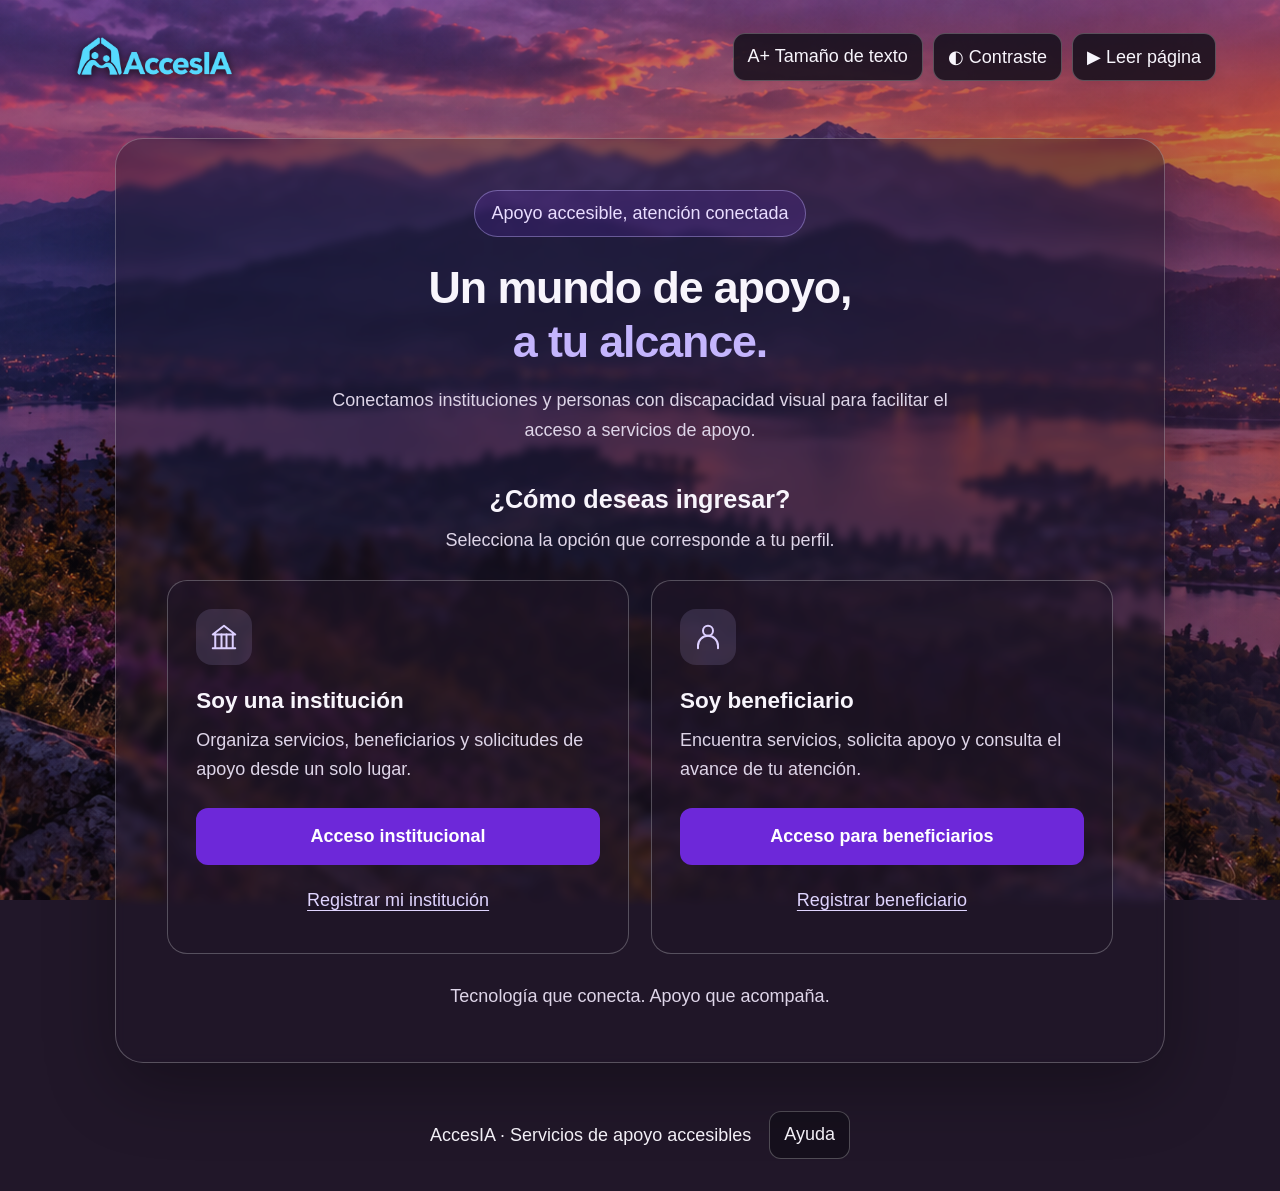
==== src/main/resources/static/index.html @ daa75dfc "Agregar pantallas y funciones de demostración de AccesIA" ====
<!DOCTYPE html>
<html lang="es">
<head>
  <meta charset="UTF-8">
  <meta name="viewport" content="width=device-width, initial-scale=1">
  <meta name="theme-color" content="#211729">
  <title>AccesIA | Selecciona tu acceso</title>
  <link rel="stylesheet" href="css/style.css">
  <script src="js/script.js" defer></script>
</head>

<body>
  <a class="saltar" href="#contenido">Saltar al contenido</a>

  <header class="cabecera">
    <a class="marca" href="index.html" aria-label="AccesIA, inicio">
      <img src="img/logo.png" alt="AccesIA" class="logo">
    </a>

    <nav class="accesibilidad" aria-label="Opciones de accesibilidad">
      <button id="texto-btn" type="button" aria-pressed="false">
        <span aria-hidden="true">A+</span> Tamaño de texto
      </button>

      <button id="contraste-btn" type="button" aria-pressed="false">
        <span aria-hidden="true">◐</span> Contraste
      </button>

      <button id="leer-btn" type="button">
        <span aria-hidden="true">▶</span> Leer página
      </button>
    </nav>
  </header>

  <main id="contenido" class="contenido">
    <section class="panel" aria-labelledby="titulo">
      <div class="presentacion">
        <span class="etiqueta">Apoyo accesible, atención conectada</span>

        <h1 id="titulo">
          Un mundo de apoyo,<br>
          <span>a tu alcance.</span>
        </h1>

        <p class="descripcion">
          Conectamos instituciones y personas con discapacidad visual
          para facilitar el acceso a servicios de apoyo.
        </p>
      </div>

      <div class="seleccion">
        <h2>¿Cómo deseas ingresar?</h2>
        <p class="indicacion">
          Selecciona la opción que corresponde a tu perfil.
        </p>

        <div class="tarjetas">
          <article class="tarjeta">
            <div class="icono" aria-hidden="true">
              <svg viewBox="0 0 24 24" fill="none"
                   stroke="currentColor" stroke-width="1.6"
                   stroke-linecap="round" stroke-linejoin="round">
                <path d="M3 10h18L12 3 3 10Z"/>
                <path d="M5 10v10m5-10v10m4-10v10m5-10v10M3 21h18"/>
              </svg>
            </div>

            <h3>Soy una institución</h3>

            <p>
              Organiza servicios, beneficiarios y solicitudes de apoyo
              desde un solo lugar.
            </p>

            <a class="boton-principal" href="login-institucion.html">
              Acceso institucional
            </a>

            <a class="boton-secundario enlace-registro"
               href="registro-institucion.html">
              Registrar mi institución
            </a>
          </article>

          <article class="tarjeta">
            <div class="icono" aria-hidden="true">
              <svg viewBox="0 0 24 24" fill="none"
                   stroke="currentColor" stroke-width="1.6"
                   stroke-linecap="round" stroke-linejoin="round">
                <circle cx="12" cy="7" r="4"/>
                <path d="M4 21v-2a8 8 0 0 1 16 0v2"/>
              </svg>
            </div>

            <h3>Soy beneficiario</h3>

            <p>
              Encuentra servicios, solicita apoyo y consulta el avance
              de tu atención.
            </p>

            <a class="boton-principal" href="login-beneficiario.html">
              Acceso para beneficiarios
            </a>

            <a class="boton-secundario enlace-registro"
               href="registro-beneficiario.html">
              Registrar beneficiario
            </a>
          </article>
        </div>
      </div>

      <p class="mensaje-final">
        Tecnología que conecta. Apoyo que acompaña.
      </p>
    </section>
  </main>

  <footer class="pie">
    <p>AccesIA · Servicios de apoyo accesibles</p>
    <button id="ayuda-btn" type="button">Ayuda</button>
  </footer>

  <p id="estado" class="solo-lector"
     role="status" aria-live="polite"></p>

  <dialog id="dialogo" aria-labelledby="dialogo-titulo">
    <h2 id="dialogo-titulo"></h2>
    <p id="dialogo-texto"></p>
    <button id="cerrar-dialogo" class="boton-principal" type="button">
      Volver
    </button>
  </dialog>
</body>
</html>
---- src/main/resources/static/css/style.css ----
:root {
  color-scheme: dark;
  --texto: #f8f5fc;
  --secundario: #ded5e8;
  --acento: #c4b5fd;
  --boton: #6d28d9;
  --borde: rgba(255, 255, 255, 0.25);
}

* {
  box-sizing: border-box;
}

html {
  font-size: 18px;
}

body {
  margin: 0;
  min-height: 100vh;
  font-family: "Segoe UI", Arial, sans-serif;
  color: var(--texto);
  background-color: #211729;
  background-image:
    linear-gradient(
      rgba(21, 16, 28, 0.25),
      rgba(21, 16, 28, 0.45)
    ),
    url("../img/fondo.png");
  background-position: center;
  background-size: cover;
  background-attachment: fixed;
}

button,
input,
select,
textarea {
  font: inherit;
}

button,
a {
  -webkit-tap-highlight-color: transparent;
  touch-action: manipulation;
}

button {
  cursor: pointer;
}

button:focus-visible,
a:focus-visible,
input:focus-visible,
select:focus-visible,
textarea:focus-visible {
  outline: 3px solid #fde68a;
  outline-offset: 4px;
}

/* Encabezado de inicio, login y registro */

.cabecera {
  width: min(1200px, 100%);
  margin: auto;
  padding: 24px;
  display: flex;
  align-items: center;
  justify-content: space-between;
  gap: 24px;
}

.marca {
  display: inline-flex;
  flex-shrink: 0;
}

.logo {
  width: 180px;
  max-width: 100%;
  height: auto;
  display: block;
}

.accesibilidad {
  display: flex;
  flex-wrap: wrap;
  gap: 10px;
}

.accesibilidad button,
.pie button {
  min-height: 48px;
  padding: 10px 14px;
  border: 1px solid var(--borde);
  border-radius: 12px;
  color: var(--texto);
  background: rgba(21, 16, 28, 0.85);
}

.accesibilidad button:hover,
.pie button:hover {
  background: #35243f;
}

.accesibilidad button[aria-pressed="true"] {
  border-color: var(--acento);
  background: #4c1d95;
}

/* Contenedores */

.contenido {
  padding: 24px 24px 40px;
}

.panel {
  width: min(1050px, 100%);
  margin: auto;
  padding: clamp(24px, 4vw, 52px);
  border: 1px solid var(--borde);
  border-radius: 28px;
  background: rgba(33, 23, 41, 0.42);
  backdrop-filter: blur(4px);
  -webkit-backdrop-filter: blur(4px);
  box-shadow: 0 24px 70px rgba(0, 0, 0, 0.3);
}

.presentacion {
  text-align: center;
  max-width: 740px;
  margin: auto;
}

.etiqueta {
  display: inline-block;
  padding: 9px 16px;
  border: 1px solid rgba(196, 181, 253, 0.4);
  border-radius: 999px;
  color: #e9ddff;
  background: rgba(124, 58, 237, 0.15);
  font-size: 1rem;
  line-height: 1.5;
}

h1 {
  margin: 24px 0 18px;
  font-size: clamp(1.8rem, 3.5vw, 2.6rem);
  line-height: 1.2;
  letter-spacing: -0.025em;
}

h1 span {
  color: var(--acento);
}

h2 {
  font-size: 1.4rem;
  line-height: 1.35;
  margin: 0 0 10px;
}

h3 {
  margin: 20px 0 10px;
  font-size: 1.25rem;
  line-height: 1.4;
}

.descripcion,
.indicacion {
  color: var(--secundario);
  line-height: 1.65;
}

.descripcion {
  margin: 0 auto;
  max-width: 640px;
}

/* Selección de perfil */

.seleccion {
  margin-top: 36px;
}

.seleccion > h2,
.indicacion {
  text-align: center;
}

.indicacion {
  margin: 0 0 24px;
}

.tarjetas {
  display: grid;
  grid-template-columns: repeat(2, minmax(0, 1fr));
  gap: 22px;
}

.tarjeta {
  display: flex;
  flex-direction: column;
  align-items: flex-start;
  padding: 28px;
  border: 1px solid var(--borde);
  border-radius: 20px;
  background: rgba(33, 23, 41, 0.6);
}

.icono {
  width: 56px;
  height: 56px;
  display: grid;
  place-items: center;
  border-radius: 16px;
  background: rgba(196, 181, 253, 0.14);
  color: #ddd0ff;
}

.icono svg {
  width: 30px;
  height: 30px;
}

.tarjeta > p {
  margin: 0 0 24px;
  color: var(--secundario);
  line-height: 1.6;
}

/* Botones y enlaces */

.boton-principal {
  min-height: 52px;
  width: 100%;
  padding: 14px 18px;
  border: 1px solid transparent;
  border-radius: 12px;
  background: var(--boton);
  color: #fff;
  font-weight: 600;
  display: flex;
  align-items: center;
  justify-content: center;
  gap: 12px;
  text-align: center;
  text-decoration: none;
  line-height: 1.5;
}

.tarjeta .boton-principal {
  margin-top: auto;
}

.boton-principal:hover {
  background: #5b21b6;
}

.boton-secundario {
  width: 100%;
  min-height: 48px;
  margin-top: 12px;
  padding: 10px;
  background: transparent;
  border: none;
  border-radius: 8px;
  color: #e0d5ff;
  text-decoration: underline;
  text-underline-offset: 4px;
  line-height: 1.5;
}

.enlace-registro {
  display: inline-flex;
  align-items: center;
  justify-content: center;
  text-align: center;
}

.enlace-volver {
  display: inline-flex;
  align-items: center;
  min-height: 48px;
  color: #f1eaff;
  text-decoration: underline;
  text-underline-offset: 4px;
  line-height: 1.5;
}

.mensaje-final {
  margin: 28px 0 0;
  text-align: center;
  color: var(--secundario);
  line-height: 1.6;
}

/* Login y registro */

.panel-login {
  max-width: 560px;
}

.panel-login > .enlace-volver {
  margin-bottom: 24px;
}

.panel-login h1 {
  font-size: clamp(1.7rem, 4vw, 2rem);
}

.formulario-login {
  display: grid;
  gap: 22px;
  margin-top: 30px;
}

.campo {
  display: grid;
  gap: 10px;
}

.campo label {
  font-weight: 600;
  line-height: 1.5;
}

.campo input,
.campo select,
.campo textarea {
  width: 100%;
  min-width: 0;
  min-height: 54px;
  padding: 14px 16px;
  border: 1px solid rgba(255, 255, 255, 0.4);
  border-radius: 12px;
  background: rgba(21, 16, 28, 0.85);
  color: #fff;
}

.campo select {
  background: #211729;
}

.campo input::placeholder,
.campo textarea::placeholder {
  color: #cfc3db;
}

.entrada-clave {
  display: flex;
  align-items: stretch;
  gap: 10px;
}

.entrada-clave input {
  flex: 1;
}

.entrada-clave button {
  min-height: 54px;
  padding: 10px 14px;
  border: 1px solid var(--borde);
  border-radius: 12px;
  color: #fff;
  background: #35243f;
}

.enlace-formulario {
  justify-self: end;
  min-height: 48px;
  padding: 8px 0;
  border: none;
  border-radius: 6px;
  background: transparent;
  color: #f1eaff;
  text-decoration: underline;
  text-underline-offset: 4px;
}

.mensaje-login {
  margin: 0;
  line-height: 1.6;
  color: #fff;
}

.mensaje-login:empty {
  display: none;
}

.registro-login {
  margin-top: 28px;
  padding-top: 22px;
  border-top: 1px solid var(--borde);
  text-align: center;
}

.registro-login p {
  margin: 0;
  line-height: 1.6;
  color: var(--secundario);
}

.aviso-demo {
  margin: 22px 0 0;
  text-align: center;
  color: var(--secundario);
  line-height: 1.6;
}

.ayuda-campo {
  color: var(--secundario);
  font-size: 1rem;
  line-height: 1.5;
}

.barra-panel {
  display: flex;
  align-items: center;
  justify-content: space-between;
  flex-wrap: wrap;
  gap: 16px;
  margin-bottom: 24px;
}

/* Pie de página */

.pie {
  padding: 0 24px 24px;
  display: flex;
  flex-wrap: wrap;
  align-items: center;
  justify-content: center;
  gap: 18px;
  text-align: center;
}

.pie p {
  line-height: 1.6;
}

/* Diálogos */

dialog {
  width: min(500px, calc(100% - 32px));
  max-height: calc(100dvh - 48px);
  overflow-y: auto;
  padding: 28px;
  color: var(--texto);
  background: #211729;
  border: 1px solid var(--borde);
  border-radius: 20px;
}

dialog p {
  line-height: 1.65;
  color: var(--secundario);
}

dialog::backdrop {
  background: rgba(0, 0, 0, 0.7);
}

/* Accesibilidad */

.saltar {
  position: fixed;
  top: 12px;
  left: 12px;
  transform: translateY(-200%);
  z-index: 100;
  padding: 14px;
  color: #fff;
  background: #4c1d95;
  border-radius: 8px;
}

.saltar:focus {
  transform: translateY(0);
}

.solo-lector {
  position: absolute;
  width: 1px;
  height: 1px;
  padding: 0;
  margin: -1px;
  overflow: hidden;
  clip-path: inset(50%);
  white-space: nowrap;
}

html.texto-grande {
  font-size: 22px;
}

body.alto-contraste {
  --texto: #fff;
  --secundario: #fff;
  --acento: #fde047;
  --borde: #fff;
  background: #000;
}

.alto-contraste .panel,
.alto-contraste .tarjeta,
.alto-contraste dialog,
.alto-contraste .accesibilidad button,
.alto-contraste .pie button {
  background: #000;
  backdrop-filter: none;
  -webkit-backdrop-filter: none;
}

.alto-contraste .etiqueta,
.alto-contraste .boton-secundario,
.alto-contraste .icono {
  color: #fde047;
}

.alto-contraste .campo input,
.alto-contraste .campo select,
.alto-contraste .campo textarea,
.alto-contraste .entrada-clave button {
  background: #000;
  border-color: #fff;
}

/* Celulares */

@media (max-width: 760px) {
  .cabecera {
    flex-direction: column;
    padding: 20px 16px;
  }

  .accesibilidad {
    justify-content: center;
  }

  .contenido {
    padding: 12px 16px 28px;
  }

  .tarjetas {
    grid-template-columns: 1fr;
  }

  .tarjeta {
    padding: 24px;
  }

  .barra-panel {
    justify-content: center;
    text-align: center;
  }

  body {
    background-attachment: scroll;
  }
}

@media (max-width: 380px) {
  .entrada-clave {
    flex-direction: column;
  }
}

/* Fondo de paisaje */
body {
  background-color: #211729;
  background-image:
    linear-gradient(
      rgba(21, 16, 28, 0.25),
      rgba(21, 16, 28, 0.45)
    ),
    url("../img/fondo.png");
  background-position: center;
  background-size: cover;
  background-repeat: no-repeat;
  background-attachment: fixed;
}

/* Mantener la opción de alto contraste */
body.alto-contraste {
  background: #000;
}

@media (max-width: 760px) {
  body {
    background-attachment: scroll;
  }
}

/* Paisaje normal */
body {
  background-color: #211729;
  background-image:
    linear-gradient(
      rgba(21, 16, 28, 0.25),
      rgba(21, 16, 28, 0.45)
    ),
    url("../img/fondo.png");
  background-position: center;
  background-size: cover;
  background-repeat: no-repeat;
  background-attachment: fixed;
}

/* Paisaje nocturno al activar Contraste */
body.alto-contraste {
  background-color: #080b18;
  background-image:
    linear-gradient(
      rgba(4, 7, 18, 0.35),
      rgba(4, 7, 18, 0.65)
    ),
    url("../img/fondo-noche.png");
  background-position: center;
  background-size: cover;
  background-repeat: no-repeat;
  background-attachment: fixed;
}

/* Superficies sólidas para mantener la lectura */
body.alto-contraste .panel,
body.alto-contraste .tarjeta,
body.alto-contraste .menu-lateral,
body.alto-contraste .superficie-panel,
body.alto-contraste .demo-registro,
body.alto-contraste .plan-tarjeta,
body.alto-contraste .plan-confirmacion,
body.alto-contraste dialog {
  background: #000;
  color: #fff;
  border-color: #fff;
  backdrop-filter: none;
  -webkit-backdrop-filter: none;
}

@media (max-width: 760px) {
  body,
  body.alto-contraste {
    background-attachment: scroll;
  }
}

/* Paneles transparentes sobre el paisaje nocturno */
body.alto-contraste .panel,
body.alto-contraste .tarjeta,
body.alto-contraste .menu-lateral,
body.alto-contraste .superficie-panel,
body.alto-contraste .demo-registro,
body.alto-contraste .plan-tarjeta,
body.alto-contraste .plan-confirmacion,
body.alto-contraste .aviso-modulo {
  background: rgba(8, 11, 24, 0.68);
  color: #fff;
  border-color: rgba(255, 255, 255, 0.55);
  backdrop-filter: blur(4px);
  -webkit-backdrop-filter: blur(4px);
}

/* Menú seleccionado claramente visible */
body.alto-contraste .opcion-menu[aria-current="page"] {
  background: #fde047;
  color: #000;
}

/* Mantener legibles los campos y las ventanas de ayuda */
body.alto-contraste .campo input,
body.alto-contraste .demo-formulario textarea,
body.alto-contraste .demo-formulario select,
body.alto-contraste .demo-busqueda input,
body.alto-contraste dialog {
  background: #080b18;
  color: #fff;
  border-color: #fff;
}

/* Destacar los planes */
body.alto-contraste .plan-recomendado,
body.alto-contraste .plan-seleccionado {
  border: 2px solid #fde047;
}

/* Transparencia del modo nocturno */
body.alto-contraste .panel,
body.alto-contraste .tarjeta,
body.alto-contraste .menu-lateral,
body.alto-contraste .superficie-panel,
body.alto-contraste .demo-registro,
body.alto-contraste .plan-tarjeta,
body.alto-contraste .plan-confirmacion,
body.alto-contraste .aviso-modulo {
  background: rgba(15, 18, 38, 0.40) !important;
  backdrop-filter: blur(2px) !important;
  -webkit-backdrop-filter: blur(2px) !important;
}

/* Mostrar mejor el paisaje nocturno */
body.alto-contraste {
  background:
    linear-gradient(
      rgba(4, 7, 18, 0.10),
      rgba(4, 7, 18, 0.20)
    ),
    url("../img/fondo-noche.png")
    center / cover no-repeat fixed !important;
}

@media (max-width: 760px) {
  body.alto-contraste {
    background-attachment: scroll !important;
  }
}

/* Logo azul claro en el inicio y ambos paneles */
img.logo,
.marca-panel img,
body.alto-contraste img.logo,
body.alto-contraste .marca-panel img {
  filter:
    brightness(0)
    saturate(100%)
    invert(72%)
    sepia(65%)
    saturate(1100%)
    hue-rotate(165deg)
    brightness(105%)
    contrast(100%)
    drop-shadow(0 2px 5px rgba(0, 0, 0, 0.85));
}

/* Botones transparentes en modo oscuro */
body.alto-contraste .accesibilidad button {
  background: rgba(15, 18, 38, 0.30) !important;
  color: #fff;
  border: 1px solid rgba(255, 255, 255, 0.65);
  backdrop-filter: blur(4px);
  -webkit-backdrop-filter: blur(4px);
}

body.alto-contraste .accesibilidad button:hover {
  background: rgba(56, 189, 248, 0.25) !important;
}

/* Identificar las opciones activadas */
body.alto-contraste .accesibilidad button[aria-pressed="true"] {
  border: 2px solid #fde047;
}

/* Foco visible al navegar con teclado */
body.alto-contraste .accesibilidad button:focus-visible {
  outline: 3px solid #fde047;
  outline-offset: 4px;
}
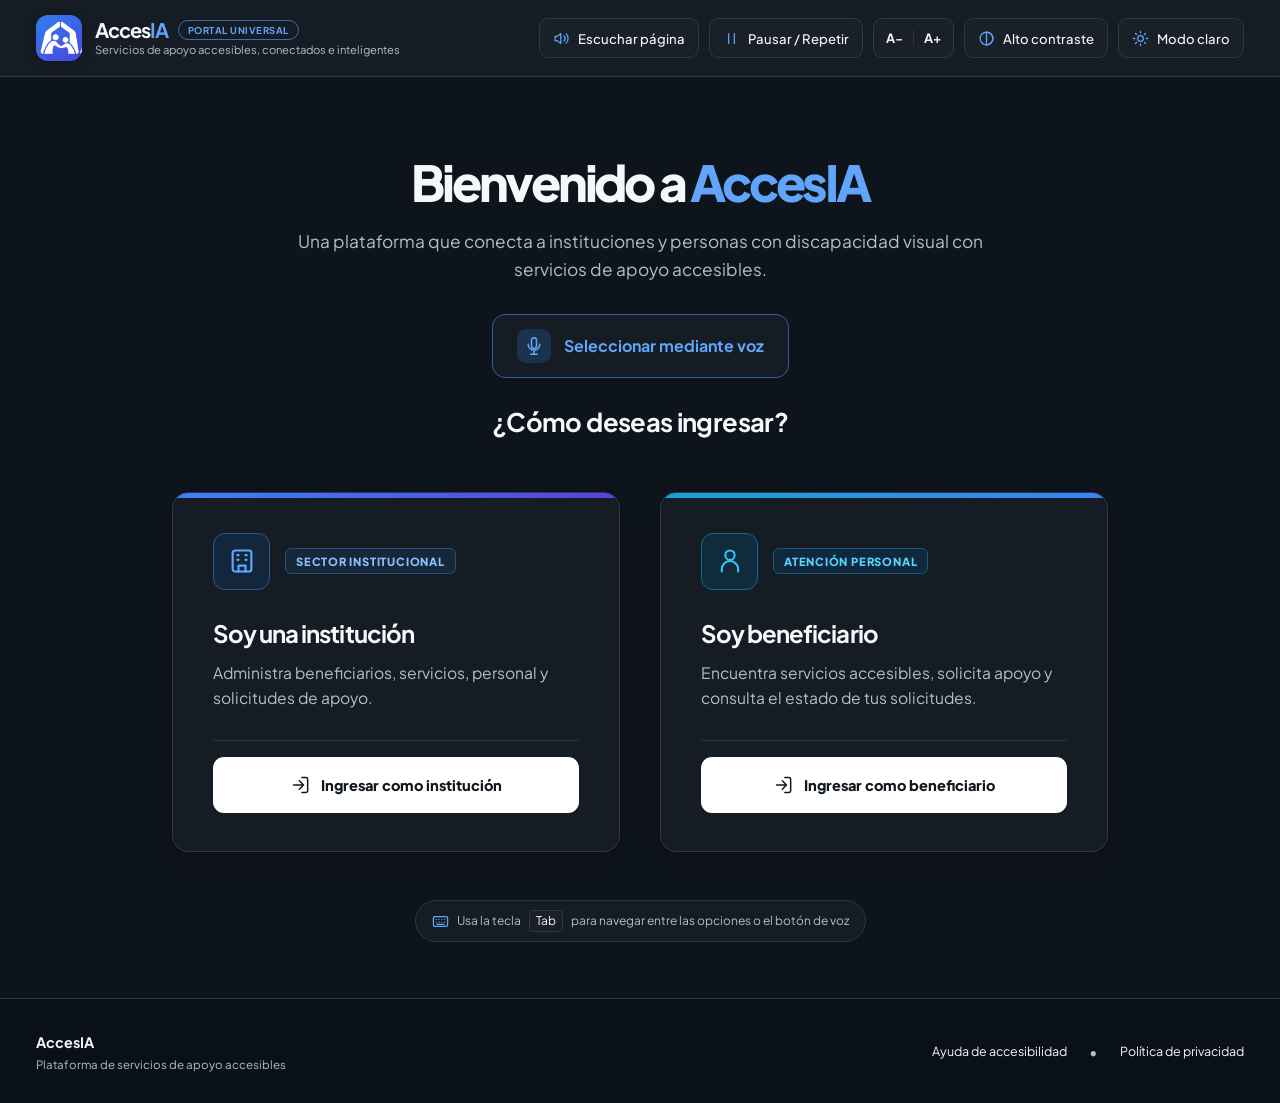
==== commit 6ca613da: "Actualiza página de inicio de AccesIA" ====
--- a/src/main/resources/static/index.html
+++ b/src/main/resources/static/index.html
@@ -1,136 +1,394 @@
+
 <!DOCTYPE html>
-<html lang="es">
+<html lang="es" data-theme="dark">
 <head>
   <meta charset="UTF-8">
-  <meta name="viewport" content="width=device-width, initial-scale=1">
-  <meta name="theme-color" content="#211729">
-  <title>AccesIA | Selecciona tu acceso</title>
-  <link rel="stylesheet" href="css/style.css">
-  <script src="js/script.js" defer></script>
+  <meta name="viewport"
+        content="width=device-width, initial-scale=1">
+
+  <meta name="theme-color" content="#0e141b">
+  <meta name="description"
+        content="AccesIA conecta instituciones y personas con discapacidad visual con servicios de apoyo accesibles.">
+
+  <title>AccesIA | Inicio y selección de usuario</title>
+
+  <link rel="preconnect"
+        href="https://fonts.googleapis.com">
+  <link rel="preconnect"
+        href="https://fonts.gstatic.com" crossorigin>
+
+  <link
+    href="https://fonts.googleapis.com/css2?family=Plus+Jakarta+Sans:wght@400;500;600;700;800&display=swap"
+    rel="stylesheet">
+
+  <link rel="stylesheet" href="css/inicio.css">
+  <script src="js/inicio.js" defer></script>
 </head>
 
 <body>
-  <a class="saltar" href="#contenido">Saltar al contenido</a>
-
-  <header class="cabecera">
-    <a class="marca" href="index.html" aria-label="AccesIA, inicio">
-      <img src="img/logo.png" alt="AccesIA" class="logo">
-    </a>
-
-    <nav class="accesibilidad" aria-label="Opciones de accesibilidad">
-      <button id="texto-btn" type="button" aria-pressed="false">
-        <span aria-hidden="true">A+</span> Tamaño de texto
+
+  <!-- ICONOS REUTILIZABLES -->
+  <svg class="icon-library"
+       xmlns="http://www.w3.org/2000/svg"
+       aria-hidden="true">
+
+    <symbol id="i-volume" viewBox="0 0 24 24">
+      <path d="M11 5 6 9H3v6h3l5 4V5Zm4.5 3.5a5 5 0 0 1 0 7m3-10a9 9 0 0 1 0 13"/>
+    </symbol>
+
+    <symbol id="i-repeat" viewBox="0 0 24 24">
+      <path d="M3 11a9 9 0 1 1 3 7M3 4v7h7"/>
+    </symbol>
+
+    <symbol id="i-pause" viewBox="0 0 24 24">
+      <path d="M8 5v14M16 5v14"/>
+    </symbol>
+
+    <symbol id="i-mic" viewBox="0 0 24 24">
+      <rect x="9" y="2" width="6" height="13" rx="3"/>
+      <path d="M5 10a7 7 0 0 0 14 0M12 17v5m-4 0h8"/>
+    </symbol>
+
+    <symbol id="i-contrast" viewBox="0 0 24 24">
+      <circle cx="12" cy="12" r="9"/>
+      <path d="M12 3v18a9 9 0 0 0 0-18Z"/>
+    </symbol>
+
+    <symbol id="i-moon" viewBox="0 0 24 24">
+      <path d="M20 15.6A8 8 0 0 1 8.4 4 8 8 0 1 0 20 15.6Z"/>
+    </symbol>
+
+    <symbol id="i-sun" viewBox="0 0 24 24">
+      <circle cx="12" cy="12" r="4"/>
+      <path d="M12 2v2m0 16v2M4.93 4.93l1.42 1.42m11.3 11.3 1.42 1.42M2 12h2m16 0h2M4.93 19.07l1.42-1.42m11.3-11.3 1.42-1.42"/>
+    </symbol>
+
+    <symbol id="i-building" viewBox="0 0 24 24">
+      <rect x="4" y="3" width="16" height="18" rx="2"/>
+      <path d="M9 21v-5h6v5M8 7h1m6 0h1M8 11h1m6 0h1"/>
+    </symbol>
+
+    <symbol id="i-user" viewBox="0 0 24 24">
+      <circle cx="12" cy="7" r="4"/>
+      <path d="M5 21v-2a7 7 0 0 1 14 0v2"/>
+    </symbol>
+
+    <symbol id="i-enter" viewBox="0 0 24 24">
+      <path d="M10 17l5-5-5-5m5 5H3m10-9h5a2 2 0 0 1 2 2v14a2 2 0 0 1-2 2h-5"/>
+    </symbol>
+
+    <symbol id="i-keyboard" viewBox="0 0 24 24">
+      <rect x="2" y="5" width="20" height="14" rx="2"/>
+      <path d="M6 9h.01M10 9h.01M14 9h.01M18 9h.01M6 13h.01M10 13h.01M14 13h.01M18 13h.01M7 16h10"/>
+    </symbol>
+
+    <symbol id="i-close" viewBox="0 0 24 24">
+      <path d="M5 5l14 14M19 5 5 19"/>
+    </symbol>
+
+  </svg>
+
+  <!-- ACCESIBILIDAD -->
+  <a class="skip-link" href="#contenido">
+    Saltar al contenido principal
+  </a>
+
+  <div id="estado-accesible"
+       class="sr-only"
+       role="status"
+       aria-live="polite"
+       aria-atomic="true"></div>
+
+  <!-- CABECERA -->
+  <header class="site-header">
+
+    <div class="header-inner">
+
+      <a class="brand"
+         href="index.html"
+         aria-label="AccesIA, página de inicio">
+
+        <span class="brand-icon" aria-hidden="true">
+          <img src="img/logo.png" alt="">
+        </span>
+
+        <span class="brand-info">
+
+          <span class="brand-top">
+            <strong>
+              Acces<span>IA</span>
+            </strong>
+
+            <small>PORTAL UNIVERSAL</small>
+          </span>
+
+          <span class="brand-tagline">
+            Servicios de apoyo accesibles,
+            conectados e inteligentes
+          </span>
+
+        </span>
+      </a>
+
+      <!-- HERRAMIENTAS DE ACCESIBILIDAD -->
+      <nav class="access-tools"
+           aria-label="Herramientas de accesibilidad">
+
+        <button class="tool-button"
+                type="button"
+                id="escuchar">
+          <svg class="icon">
+            <use href="#i-volume"/>
+          </svg>
+          <span>Escuchar página</span>
+        </button>
+
+        <button class="tool-button"
+                type="button"
+                id="pausar">
+          <svg class="icon">
+            <use href="#i-pause"/>
+          </svg>
+          <span id="etiqueta-pausar">
+            Pausar / Repetir
+          </span>
+        </button>
+
+        <div class="text-tools"
+             role="group"
+             aria-label="Tamaño del texto">
+
+          <button type="button"
+                  id="disminuir"
+                  aria-label="Reducir tamaño del texto">
+            A−
+          </button>
+
+          <span aria-hidden="true"></span>
+
+          <button type="button"
+                  id="aumentar"
+                  aria-label="Aumentar tamaño del texto">
+            A+
+          </button>
+        </div>
+
+        <button class="tool-button"
+                type="button"
+                id="contraste"
+                aria-pressed="false">
+          <svg class="icon">
+            <use href="#i-contrast"/>
+          </svg>
+          <span>Alto contraste</span>
+        </button>
+
+        <button class="tool-button theme-button"
+                type="button"
+                id="tema"
+                aria-label="Activar modo claro">
+          <svg class="icon">
+            <use href="#i-sun"/>
+          </svg>
+          <span id="etiqueta-tema">
+            Modo claro
+          </span>
+        </button>
+
+      </nav>
+    </div>
+  </header>
+
+  <!-- CONTENIDO PRINCIPAL -->
+  <main id="contenido" class="main-content">
+
+    <section class="welcome"
+             aria-labelledby="titulo-inicio">
+
+      <h1 id="titulo-inicio">
+        Bienvenido a <span>AccesIA</span>
+      </h1>
+
+      <p>
+        Una plataforma que conecta a instituciones
+        y personas con discapacidad visual con
+        <br class="desktop-break">
+        servicios de apoyo accesibles.
+      </p>
+
+      <button class="voice-button"
+              id="seleccionar-voz"
+              type="button"
+              aria-pressed="false">
+
+        <span class="voice-icon">
+          <svg class="icon">
+            <use href="#i-mic"/>
+          </svg>
+        </span>
+
+        <span id="etiqueta-voz">
+          Seleccionar mediante voz
+        </span>
       </button>
 
-      <button id="contraste-btn" type="button" aria-pressed="false">
-        <span aria-hidden="true">◐</span> Contraste
-      </button>
-
-      <button id="leer-btn" type="button">
-        <span aria-hidden="true">▶</span> Leer página
-      </button>
-    </nav>
-  </header>
-
-  <main id="contenido" class="contenido">
-    <section class="panel" aria-labelledby="titulo">
-      <div class="presentacion">
-        <span class="etiqueta">Apoyo accesible, atención conectada</span>
-
-        <h1 id="titulo">
-          Un mundo de apoyo,<br>
-          <span>a tu alcance.</span>
-        </h1>
-
-        <p class="descripcion">
-          Conectamos instituciones y personas con discapacidad visual
-          para facilitar el acceso a servicios de apoyo.
+      <h2 id="titulo-seleccion">
+        ¿Cómo deseas ingresar?
+      </h2>
+
+    </section>
+
+    <!-- SELECCIÓN DE USUARIO -->
+    <section class="user-cards"
+             aria-labelledby="titulo-seleccion">
+
+      <!-- INSTITUCIÓN -->
+      <article class="user-card institution-card">
+
+        <div class="card-heading">
+
+          <span class="card-icon">
+            <svg class="icon">
+              <use href="#i-building"/>
+            </svg>
+          </span>
+
+          <span class="card-tag">
+            SECTOR INSTITUCIONAL
+          </span>
+
+        </div>
+
+        <h3>Soy una institución</h3>
+
+        <p>
+          Administra beneficiarios, servicios,
+          personal y solicitudes de apoyo.
         </p>
+
+        <div class="card-action">
+
+          <a class="action-link"
+             id="acceso-institucion"
+             href="login-institucion.html">
+
+            <svg class="icon">
+              <use href="#i-enter"/>
+            </svg>
+
+            Ingresar como institución
+          </a>
+
+        </div>
+      </article>
+
+      <!-- BENEFICIARIO -->
+      <article class="user-card beneficiary-card">
+
+        <div class="card-heading">
+
+          <span class="card-icon">
+            <svg class="icon">
+              <use href="#i-user"/>
+            </svg>
+          </span>
+
+          <span class="card-tag">
+            ATENCIÓN PERSONAL
+          </span>
+
+        </div>
+
+        <h3>Soy beneficiario</h3>
+
+        <p>
+          Encuentra servicios accesibles,
+          solicita apoyo y consulta el estado
+          de tus solicitudes.
+        </p>
+
+        <div class="card-action">
+
+          <a class="action-link"
+             id="acceso-beneficiario"
+             href="login-beneficiario.html">
+
+            <svg class="icon">
+              <use href="#i-enter"/>
+            </svg>
+
+            Ingresar como beneficiario
+          </a>
+
+        </div>
+
+      </article>
+
+    </section>
+
+    <p class="keyboard-hint">
+      <svg class="icon">
+        <use href="#i-keyboard"/>
+      </svg>
+
+      Usa la tecla <kbd>Tab</kbd>
+      para navegar entre las opciones o el botón de voz
+    </p>
+
+  </main>
+
+  <!-- PIE DE PÁGINA -->
+  <footer class="site-footer">
+
+    <div class="footer-inner">
+
+      <div>
+        <strong>AccesIA</strong>
+        <p>Plataforma de servicios de apoyo accesibles</p>
       </div>
 
-      <div class="seleccion">
-        <h2>¿Cómo deseas ingresar?</h2>
-        <p class="indicacion">
-          Selecciona la opción que corresponde a tu perfil.
-        </p>
-
-        <div class="tarjetas">
-          <article class="tarjeta">
-            <div class="icono" aria-hidden="true">
-              <svg viewBox="0 0 24 24" fill="none"
-                   stroke="currentColor" stroke-width="1.6"
-                   stroke-linecap="round" stroke-linejoin="round">
-                <path d="M3 10h18L12 3 3 10Z"/>
-                <path d="M5 10v10m5-10v10m4-10v10m5-10v10M3 21h18"/>
-              </svg>
-            </div>
-
-            <h3>Soy una institución</h3>
-
-            <p>
-              Organiza servicios, beneficiarios y solicitudes de apoyo
-              desde un solo lugar.
-            </p>
-
-            <a class="boton-principal" href="login-institucion.html">
-              Acceso institucional
-            </a>
-
-            <a class="boton-secundario enlace-registro"
-               href="registro-institucion.html">
-              Registrar mi institución
-            </a>
-          </article>
-
-          <article class="tarjeta">
-            <div class="icono" aria-hidden="true">
-              <svg viewBox="0 0 24 24" fill="none"
-                   stroke="currentColor" stroke-width="1.6"
-                   stroke-linecap="round" stroke-linejoin="round">
-                <circle cx="12" cy="7" r="4"/>
-                <path d="M4 21v-2a8 8 0 0 1 16 0v2"/>
-              </svg>
-            </div>
-
-            <h3>Soy beneficiario</h3>
-
-            <p>
-              Encuentra servicios, solicita apoyo y consulta el avance
-              de tu atención.
-            </p>
-
-            <a class="boton-principal" href="login-beneficiario.html">
-              Acceso para beneficiarios
-            </a>
-
-            <a class="boton-secundario enlace-registro"
-               href="registro-beneficiario.html">
-              Registrar beneficiario
-            </a>
-          </article>
-        </div>
+      <div class="footer-links">
+
+        <button type="button" id="ayuda">
+          Ayuda de accesibilidad
+        </button>
+
+        <span aria-hidden="true">•</span>
+
+        <button type="button" id="privacidad">
+          Política de privacidad
+        </button>
+
       </div>
 
-      <p class="mensaje-final">
-        Tecnología que conecta. Apoyo que acompaña.
-      </p>
-    </section>
-  </main>
-
-  <footer class="pie">
-    <p>AccesIA · Servicios de apoyo accesibles</p>
-    <button id="ayuda-btn" type="button">Ayuda</button>
+    </div>
   </footer>
 
-  <p id="estado" class="solo-lector"
-     role="status" aria-live="polite"></p>
-
-  <dialog id="dialogo" aria-labelledby="dialogo-titulo">
+  <!-- VENTANA INFORMATIVA -->
+  <dialog id="dialogo"
+          class="info-dialog"
+          aria-labelledby="dialogo-titulo">
+
+    <button type="button"
+            class="dialog-close"
+            id="cerrar-dialogo"
+            aria-label="Cerrar ventana">
+
+      <svg class="icon">
+        <use href="#i-close"/>
+      </svg>
+    </button>
+
     <h2 id="dialogo-titulo"></h2>
-    <p id="dialogo-texto"></p>
-    <button id="cerrar-dialogo" class="boton-principal" type="button">
-      Volver
+    <p id="dialogo-mensaje"></p>
+
+    <button class="dialog-confirm"
+            type="button"
+            id="aceptar-dialogo">
+      Entendido
     </button>
+
   </dialog>
+
 </body>
-</html>+</html>
--- a/src/main/resources/static/css/inicio.css
+++ b/src/main/resources/static/css/inicio.css
@@ -0,0 +1,782 @@
+
+:root {
+  font-family: "Plus Jakarta Sans", "Segoe UI", Arial, sans-serif;
+  color-scheme: dark;
+
+  --bg: #0e141b;
+  --header: #161c23;
+  --card: #161c23;
+  --card-hover: #1a222c;
+  --surface: #1a2028;
+  --border: #2d3748;
+  --text: #f5f7fb;
+  --muted: #b1bece;
+  --accent: #60a5fa;
+  --focus: #93c5fd;
+  --button-bg: #ffffff;
+  --button-text: #101820;
+  --footer: #0a1017;
+}
+
+/* MODO CLARO */
+:root[data-theme="light"] {
+  color-scheme: light;
+
+  --bg: #f5f8fc;
+  --header: #ffffff;
+  --card: #ffffff;
+  --card-hover: #f2f7ff;
+  --surface: #edf3fa;
+  --border: #cad7e6;
+  --text: #142234;
+  --muted: #52647b;
+  --accent: #1763c5;
+  --focus: #1652a2;
+  --button-bg: #184b92;
+  --button-text: #ffffff;
+  --footer: #eaf0f8;
+}
+
+/* ALTO CONTRASTE OSCURO */
+:root.high-contrast {
+  --bg: #000000;
+  --header: #000000;
+  --card: #000000;
+  --card-hover: #101010;
+  --surface: #111111;
+  --border: #ffffff;
+  --text: #ffffff;
+  --muted: #ffffff;
+  --accent: #ffe169;
+  --focus: #ffeb00;
+  --button-bg: #ffffff;
+  --button-text: #000000;
+  --footer: #000000;
+}
+
+/* ALTO CONTRASTE CLARO */
+:root.high-contrast[data-theme="light"] {
+  --bg: #ffffff;
+  --header: #ffffff;
+  --card: #ffffff;
+  --card-hover: #f7f7f7;
+  --surface: #ffffff;
+  --border: #000000;
+  --text: #000000;
+  --muted: #000000;
+  --accent: #0035a4;
+  --focus: #002a86;
+  --button-bg: #000000;
+  --button-text: #ffffff;
+  --footer: #ffffff;
+}
+
+* {
+  box-sizing: border-box;
+}
+
+html {
+  font-size: 100%;
+}
+
+body {
+  margin: 0;
+  min-height: 100vh;
+  display: flex;
+  flex-direction: column;
+  background: var(--bg);
+  color: var(--text);
+}
+
+button,
+a {
+  -webkit-tap-highlight-color: transparent;
+}
+
+button {
+  font: inherit;
+  cursor: pointer;
+}
+
+button:disabled {
+  opacity: .55;
+  cursor: not-allowed;
+}
+
+a {
+  color: inherit;
+}
+
+:focus-visible {
+  outline: 3px solid var(--focus);
+  outline-offset: 4px;
+}
+
+.sr-only,
+.icon-library {
+  position: absolute;
+  width: 1px;
+  height: 1px;
+  padding: 0;
+  overflow: hidden;
+  clip: rect(0, 0, 0, 0);
+  white-space: nowrap;
+  border: 0;
+}
+
+.skip-link {
+  position: fixed;
+  z-index: 200;
+  left: 12px;
+  top: -80px;
+  background: var(--button-bg);
+  color: var(--button-text);
+  padding: 12px 16px;
+  border-radius: 8px;
+}
+
+.skip-link:focus {
+  top: 12px;
+}
+
+.icon {
+  width: 20px;
+  height: 20px;
+  flex: none;
+  fill: none;
+  stroke: currentColor;
+  stroke-width: 1.8;
+  stroke-linecap: round;
+  stroke-linejoin: round;
+}
+
+/* ENCABEZADO */
+
+.site-header {
+  position: relative;
+  z-index: 1;
+  background: var(--header);
+  border-bottom: 1px solid var(--border);
+}
+
+.header-inner {
+  width: min(100% - 72px, 1480px);
+  min-height: 76px;
+  margin: auto;
+
+  display: flex;
+  align-items: center;
+  justify-content: space-between;
+  gap: 24px;
+}
+
+/* LOGO ORIGINAL */
+
+.brand {
+  display: inline-flex;
+  align-items: center;
+  gap: 13px;
+  min-width: 0;
+  text-decoration: none;
+}
+
+.brand-icon {
+  position: relative;
+  display: block;
+  width: 46px;
+  height: 46px;
+  flex: none;
+  overflow: hidden;
+
+  background: linear-gradient(145deg, #2f80ed, #4b44df);
+  border-radius: 12px;
+  box-shadow: 0 4px 12px #0002;
+}
+
+.brand-icon img {
+  position: absolute;
+  width: 155px;
+  max-width: none;
+  height: auto;
+  left: -7px;
+  top: -5px;
+  filter: brightness(0) invert(1);
+}
+
+.brand-info {
+  display: flex;
+  flex-direction: column;
+  gap: 2px;
+  min-width: 0;
+}
+
+.brand-top {
+  display: flex;
+  align-items: center;
+  gap: 10px;
+}
+
+.brand-top strong {
+  font-size: 1.25rem;
+  letter-spacing: -.05em;
+  line-height: 1;
+  white-space: nowrap;
+}
+
+.brand-top strong span {
+  color: var(--accent);
+}
+
+.brand-top small {
+  font-size: .59rem;
+  letter-spacing: .05em;
+  font-weight: 700;
+
+  border: 1px solid #3372b2;
+  border-radius: 18px;
+  padding: 3px 9px;
+
+  color: var(--accent);
+  white-space: nowrap;
+}
+
+.brand-tagline {
+  color: var(--muted);
+  font-size: .7rem;
+  line-height: 1.3;
+}
+
+/* HERRAMIENTAS DE ACCESIBILIDAD */
+
+.access-tools {
+  display: flex;
+  flex-wrap: wrap;
+  justify-content: flex-end;
+  align-items: center;
+  gap: 10px;
+}
+
+.tool-button,
+.text-tools {
+  min-height: 40px;
+  background: var(--surface);
+  border: 1px solid var(--border);
+  color: var(--text);
+  border-radius: 9px;
+}
+
+.tool-button {
+  display: inline-flex;
+  align-items: center;
+  gap: 8px;
+  padding: 9px 13px;
+  font-size: .82rem;
+  font-weight: 500;
+}
+
+.tool-button .icon {
+  color: var(--accent);
+  width: 17px;
+  height: 17px;
+}
+
+.tool-button:hover,
+.text-tools button:hover {
+  background: var(--card-hover);
+}
+
+.text-tools {
+  display: inline-flex;
+  align-items: center;
+  padding: 2px;
+}
+
+.text-tools button {
+  min-width: 37px;
+  min-height: 33px;
+  border: 0;
+  background: transparent;
+  color: var(--text);
+  border-radius: 6px;
+  font-weight: 700;
+  font-size: .8rem;
+}
+
+.text-tools span {
+  height: 16px;
+  border-left: 1px solid var(--border);
+}
+
+/* CONTENIDO PRINCIPAL */
+
+.main-content {
+  flex: 1;
+  width: min(100% - 40px, 1050px);
+  margin: 0 auto;
+  padding: clamp(46px, 6vw, 76px) 0 56px;
+}
+
+.welcome {
+  text-align: center;
+}
+
+.welcome h1 {
+  font-size: clamp(2.1rem, 4vw, 3.1rem);
+  letter-spacing: -.065em;
+  line-height: 1.2;
+  margin: 0;
+  font-weight: 800;
+}
+
+.welcome h1 span {
+  color: var(--accent);
+}
+
+.welcome > p {
+  font-size: clamp(.94rem, 1.35vw, 1.1rem);
+  color: var(--muted);
+  line-height: 1.65;
+  margin: 14px auto 30px;
+  max-width: 800px;
+}
+
+/* SELECCIÓN MEDIANTE VOZ */
+
+.voice-button {
+  display: inline-flex;
+  justify-content: center;
+  align-items: center;
+  gap: 13px;
+
+  min-height: 64px;
+  padding: 12px 24px;
+
+  color: var(--accent);
+  background: var(--card);
+  border: 1px solid #315d9e;
+  border-radius: 13px;
+  font-weight: 700;
+}
+
+.voice-button:hover,
+.voice-button[aria-pressed="true"] {
+  background: var(--surface);
+  border-color: var(--accent);
+}
+
+.voice-icon {
+  display: grid;
+  place-items: center;
+  width: 34px;
+  height: 34px;
+
+  border-radius: 9px;
+  background: #1b324c;
+}
+
+:root[data-theme="light"] .voice-icon {
+  background: #dcecff;
+}
+
+.voice-button[aria-pressed="true"] .voice-icon {
+  animation: pulso 1s infinite;
+}
+
+@keyframes pulso {
+  50% {
+    box-shadow: 0 0 0 6px #60a5fa33;
+  }
+}
+
+.welcome h2 {
+  margin: 27px 0 54px;
+  font-size: clamp(1.4rem, 2vw, 1.7rem);
+  letter-spacing: -.025em;
+}
+
+/* TARJETAS DE SELECCIÓN */
+
+.user-cards {
+  display: grid;
+  grid-template-columns: repeat(2, minmax(0, 1fr));
+  gap: 40px;
+
+  width: min(100%, 936px);
+  margin: 0 auto;
+}
+
+.user-card {
+  position: relative;
+  display: flex;
+  flex-direction: column;
+
+  min-height: 330px;
+  padding: 40px 40px 38px;
+
+  background: var(--card);
+  border: 1px solid var(--border);
+  border-radius: 16px;
+  overflow: hidden;
+  box-shadow: 0 12px 25px #00000020;
+}
+
+.user-card::before {
+  content: "";
+  position: absolute;
+  left: 0;
+  top: 0;
+  right: 0;
+  height: 5px;
+
+  background: linear-gradient(90deg, #3b82f6, #5942dc);
+}
+
+.beneficiary-card::before {
+  background: linear-gradient(90deg, #16a5d2, #3b82f6);
+}
+
+.user-card:hover {
+  border-color: var(--accent);
+  background: var(--card-hover);
+}
+
+.card-heading {
+  display: flex;
+  align-items: center;
+  gap: 15px;
+  margin-bottom: 28px;
+}
+
+.card-icon {
+  display: grid;
+  place-items: center;
+
+  width: 57px;
+  height: 57px;
+  background: #14263b;
+  border: 1px solid #285a93;
+  border-radius: 12px;
+  color: #5faaff;
+}
+
+.beneficiary-card .card-icon {
+  background: #102b3c;
+  border-color: #126a8e;
+  color: #32c6f5;
+}
+
+.card-icon .icon {
+  width: 28px;
+  height: 28px;
+}
+
+.card-tag {
+  border: 1px solid #285077;
+  background: #17273a;
+  border-radius: 6px;
+  color: #8ac2ff;
+
+  font-size: .7rem;
+  font-weight: 800;
+  letter-spacing: .07em;
+  padding: 5px 10px;
+}
+
+.beneficiary-card .card-tag {
+  border-color: #175777;
+  color: #57d4ff;
+  background: #10283b;
+}
+
+/* ADAPTACIÓN PARA TEMAS CLAROS Y CONTRASTE */
+
+:root[data-theme="light"] .card-icon {
+  background: #e8f2ff;
+  color: #1759ac;
+}
+
+:root[data-theme="light"] .card-tag {
+  background: #e8f2ff;
+  color: #164e91;
+}
+
+:root[data-theme="light"] .beneficiary-card .card-tag {
+  color: #075b78;
+  background: #e0f6ff;
+}
+
+:root.high-contrast .card-icon,
+:root.high-contrast .card-tag,
+:root.high-contrast .voice-icon {
+  background: var(--surface);
+  border-color: var(--border);
+  color: var(--accent);
+}
+
+.user-card h3 {
+  font-size: 1.5rem;
+  letter-spacing: -.04em;
+  margin: 0 0 12px;
+}
+
+.user-card p {
+  font-size: .98rem;
+  line-height: 1.62;
+  color: var(--muted);
+  margin: 0 0 30px;
+}
+
+/* BOTONES DE INGRESO */
+
+.card-action {
+  border-top: 1px solid var(--border);
+  padding-top: 16px;
+  margin-top: auto;
+}
+
+.action-link {
+  min-height: 56px;
+  border-radius: 11px;
+
+  display: flex;
+  align-items: center;
+  justify-content: center;
+  gap: 10px;
+
+  text-align: center;
+  padding: 10px;
+  background: var(--button-bg);
+  color: var(--button-text);
+
+  font-size: .91rem;
+  font-weight: 800;
+  text-decoration: none;
+}
+
+.action-link:hover {
+  filter: brightness(.92);
+}
+
+/* AYUDA PARA NAVEGACIÓN POR TECLADO */
+
+.keyboard-hint {
+  display: flex;
+  align-items: center;
+  justify-content: center;
+  gap: 8px;
+
+  width: fit-content;
+  max-width: 100%;
+  margin: 48px auto 0;
+  padding: 9px 16px;
+
+  border: 1px solid var(--border);
+  border-radius: 999px;
+  color: var(--muted);
+  background: var(--header);
+
+  font-size: .75rem;
+  line-height: 1.5;
+  text-align: center;
+}
+
+.keyboard-hint .icon {
+  width: 17px;
+  height: 17px;
+  color: var(--accent);
+}
+
+kbd {
+  padding: 1px 6px;
+  background: var(--surface);
+  border: 1px solid var(--border);
+  border-radius: 4px;
+  color: var(--text);
+  font: inherit;
+}
+
+/* PIE DE PÁGINA */
+
+.site-footer {
+  background: var(--footer);
+  border-top: 1px solid var(--border);
+}
+
+.footer-inner {
+  width: min(100% - 72px, 1480px);
+  min-height: 104px;
+  margin: auto;
+
+  display: flex;
+  align-items: center;
+  justify-content: space-between;
+  gap: 24px;
+}
+
+.footer-inner strong {
+  font-size: .9rem;
+}
+
+.footer-inner p {
+  color: var(--muted);
+  font-size: .72rem;
+  margin: 5px 0 0;
+}
+
+.footer-links {
+  display: flex;
+  align-items: center;
+  gap: 22px;
+  color: var(--muted);
+}
+
+.footer-links button {
+  border: 0;
+  padding: 8px 0;
+  color: var(--text);
+  background: none;
+  font-size: .78rem;
+}
+
+.footer-links button:hover {
+  text-decoration: underline;
+}
+
+/* VENTANA DE AYUDA */
+
+.info-dialog {
+  position: fixed;
+  max-width: min(420px, calc(100vw - 32px));
+  width: 100%;
+
+  border-radius: 16px;
+  padding: 30px;
+  border: 1px solid var(--border);
+
+  color: var(--text);
+  background: var(--header);
+  box-shadow: 0 20px 60px #0008;
+}
+
+.info-dialog::backdrop {
+  background: #0009;
+}
+
+.info-dialog h2 {
+  margin: 0 35px 16px 0;
+}
+
+.info-dialog p {
+  color: var(--muted);
+  line-height: 1.65;
+  white-space: pre-line;
+}
+
+.dialog-close {
+  position: absolute;
+  right: 16px;
+  top: 16px;
+
+  padding: 7px;
+  border: none;
+  color: var(--text);
+  background: transparent;
+}
+
+.dialog-confirm {
+  border: 0;
+  border-radius: 9px;
+  background: var(--button-bg);
+  color: var(--button-text);
+
+  min-height: 45px;
+  padding: 10px 20px;
+  font-weight: 700;
+}
+
+/* PANTALLAS INTERMEDIAS */
+
+@media (max-width: 1190px) {
+  .header-inner {
+    flex-direction: column;
+    align-items: flex-start;
+    padding: 14px 0;
+  }
+
+  .access-tools {
+    justify-content: flex-start;
+  }
+}
+
+/* PANTALLAS PEQUEÑAS */
+
+@media (max-width: 700px) {
+  .header-inner,
+  .footer-inner {
+    width: min(100% - 32px, 1480px);
+  }
+
+  .brand-tagline {
+    font-size: .64rem;
+  }
+
+  .access-tools {
+    gap: 7px;
+  }
+
+  .tool-button {
+    font-size: .74rem;
+    padding: 8px 9px;
+  }
+
+  .theme-button span {
+    display: none;
+  }
+
+  .main-content {
+    width: min(100% - 32px, 1050px);
+    padding: 52px 0;
+  }
+
+  .desktop-break {
+    display: none;
+  }
+
+  .welcome h2 {
+    margin-bottom: 34px;
+  }
+
+  .user-cards {
+    grid-template-columns: 1fr;
+    gap: 18px;
+  }
+
+  .user-card {
+    min-height: 295px;
+    padding: 30px 25px;
+  }
+
+  .keyboard-hint {
+    border-radius: 12px;
+  }
+
+  .footer-inner {
+    padding: 24px 0;
+    flex-direction: column;
+    align-items: flex-start;
+  }
+
+  .footer-links {
+    flex-wrap: wrap;
+  }
+}
+
+@media (prefers-reduced-motion: reduce) {
+  *,
+  *::before,
+  *::after {
+    animation: none !important;
+    transition: none !important;
+    scroll-behavior: auto !important;
+  }
+}
